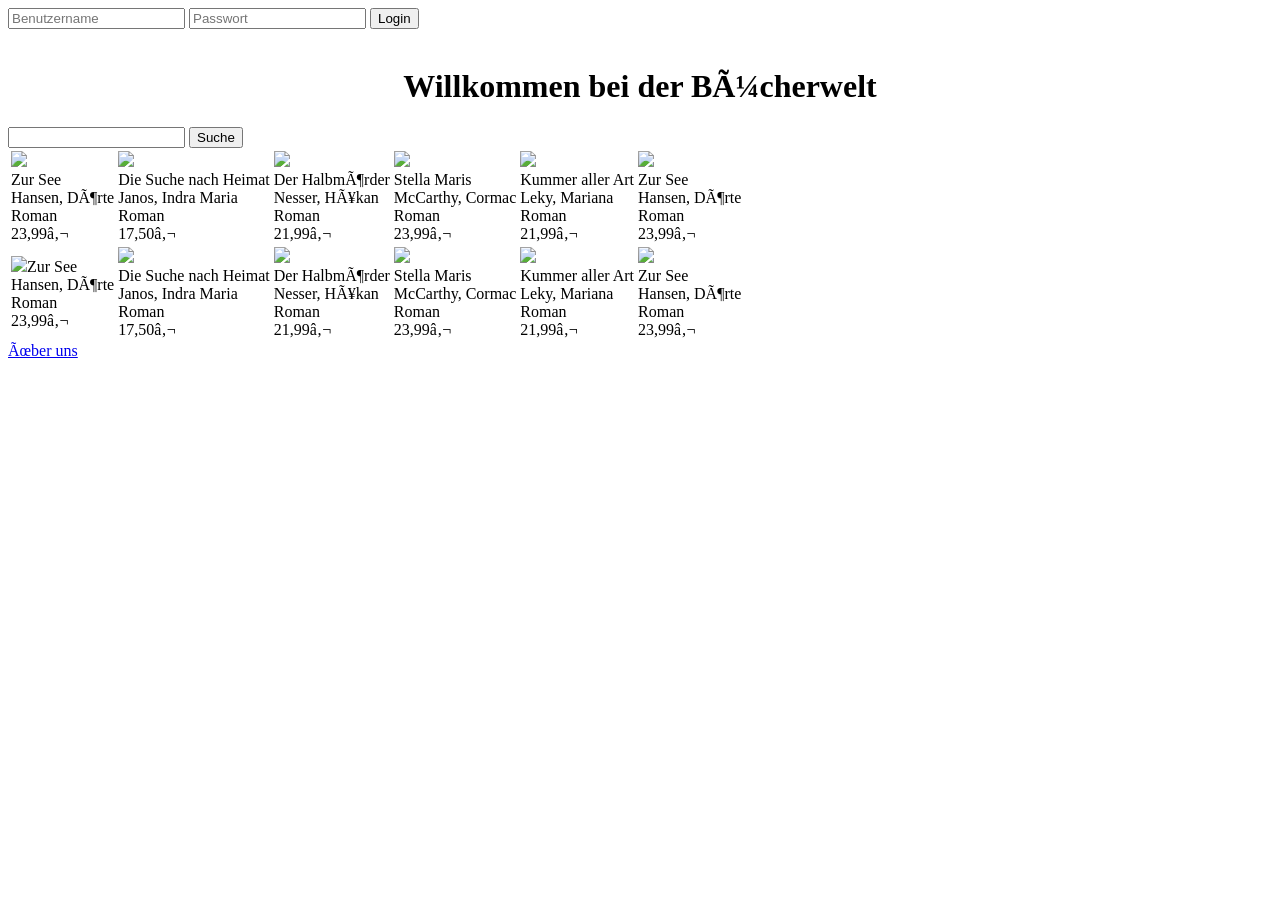
==== SWE/index.html @ 64f07e55 "Snapshot import from /home/step2022team12" ====
<!DOCTYPE html>
<html>
	<head>
		<meta charset=utf-8">
		<title>Bücherwelt</title>
		<link href="css/style.css" rel="stylesheet" type="text/css" />
	</head>
	<body>
	<div class="login">
		<form>
			<input type=text name=n placeholder=Benutzername>
			<input type=text name=p placeholder=Passwort>
			<input type=submit value=Login>
		</form>		
	</div>
	<br>
    <div class="header">         
		<h1 align="center">Willkommen bei der Bücherwelt</h1>
	</div>
	<div class="search">
		<form>
			<input type=text name=s>
			<input type=submit value=Suche>
		</form>
	</div>
		<table>
			<tr>
				<td><img src="img/zur_see.jpg"><br>Zur See<br>Hansen, Dörte<br>Roman<br>23,99€</td>
				<td><img src="img/die_suche_nach_heimat.jpg"><br>Die Suche nach Heimat<br>Janos, Indra Maria<br>Roman<br>17,50€</td>
				<td><img src="img/der_halbmörder.jpg"><br>Der Halbmörder<br>Nesser, Håkan<br>Roman<br>21,99€</td>
				<td><img src="img/stella_maris.jpg"><br>Stella Maris<br>McCarthy, Cormac<br>Roman<br>23,99€</td>
				<td><img src="img/kummer_aller_art.jpg"><br>Kummer aller Art<br>Leky, Mariana<br>Roman<br>21,99€</td>
				<td><img src="img/zur_see.jpg"><br>Zur See<br>Hansen, Dörte<br>Roman<br>23,99€</td>
			</tr>
			<tr>
				<td><img src="img/zur_see.jpg">Zur See<br>Hansen, Dörte<br>Roman<br>23,99€</td>
				<td><img src="img/die_suche_nach_heimat.jpg"><br>Die Suche nach Heimat<br>Janos, Indra Maria<br>Roman<br>17,50€</td>
				<td><img src="img/der_halbmörder.jpg"><br>Der Halbmörder<br>Nesser, Håkan<br>Roman<br>21,99€</td>
				<td><img src="img/stella_maris.jpg"><br>Stella Maris<br>McCarthy, Cormac<br>Roman<br>23,99€</td>
				<td><img src="img/kummer_aller_art.jpg"><br>Kummer aller Art<br>Leky, Mariana<br>Roman<br>21,99€</td>
				<td><img src="img/zur_see.jpg"><br>Zur See<br>Hansen, Dörte<br>Roman<br>23,99€</td>
			</tr>
		</table>
    <div class="footer">         
		<a href="impressum.html">Über uns</a>
	</div>	
	</body>
</html>
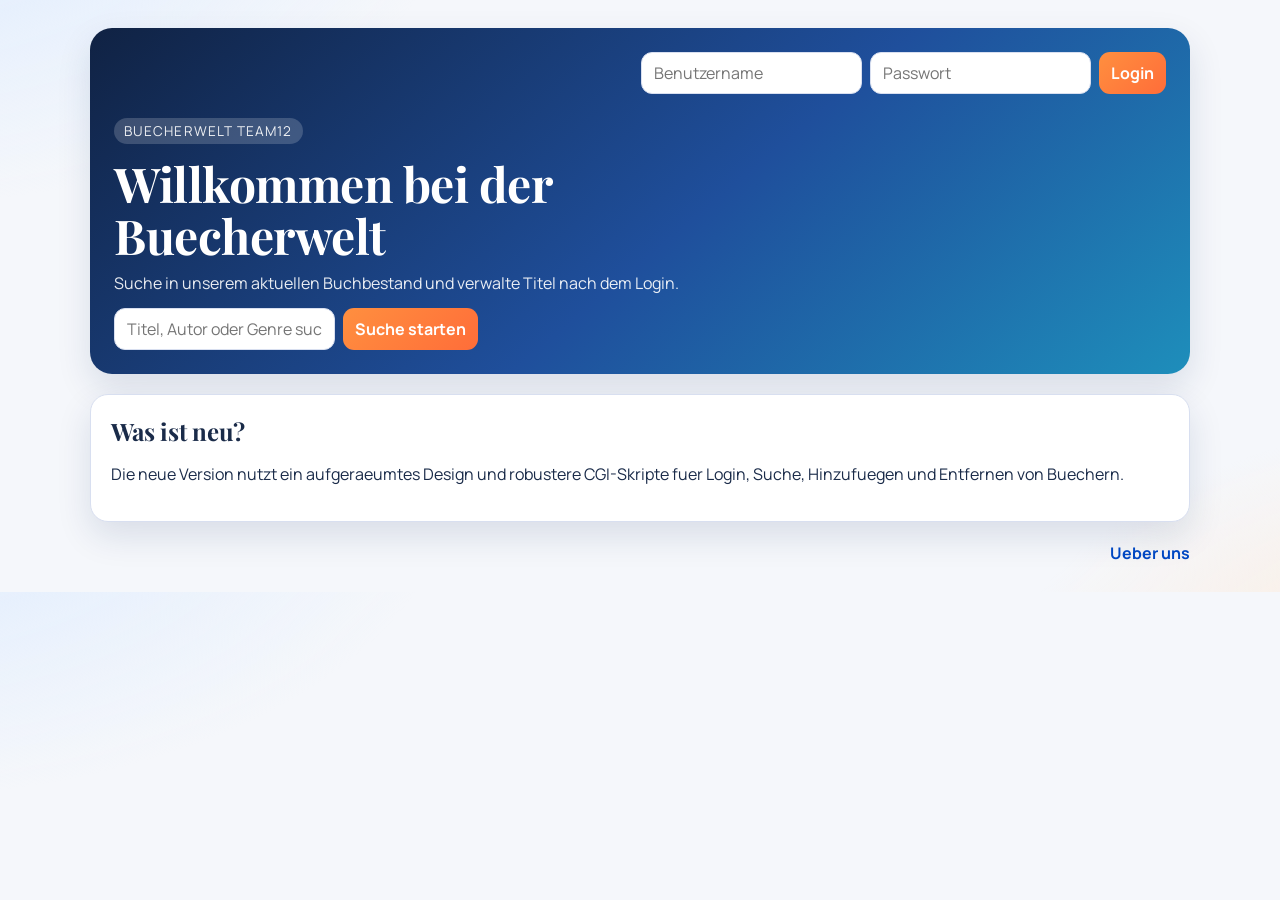
==== commit e90a4cd7: "Refactor and modernize SWE CGI app; remove legacy duplicate content" ====
--- a/SWE/index.html
+++ b/SWE/index.html
@@ -1,48 +1,44 @@
 <!DOCTYPE html>
-<html>
-	<head>
-		<meta charset=utf-8">
-		<title>Bücherwelt</title>
-		<link href="css/style.css" rel="stylesheet" type="text/css" />
-	</head>
-	<body>
-	<div class="login">
-		<form>
-			<input type=text name=n placeholder=Benutzername>
-			<input type=text name=p placeholder=Passwort>
-			<input type=submit value=Login>
-		</form>		
-	</div>
-	<br>
-    <div class="header">         
-		<h1 align="center">Willkommen bei der Bücherwelt</h1>
-	</div>
-	<div class="search">
-		<form>
-			<input type=text name=s>
-			<input type=submit value=Suche>
-		</form>
-	</div>
-		<table>
-			<tr>
-				<td><img src="img/zur_see.jpg"><br>Zur See<br>Hansen, Dörte<br>Roman<br>23,99€</td>
-				<td><img src="img/die_suche_nach_heimat.jpg"><br>Die Suche nach Heimat<br>Janos, Indra Maria<br>Roman<br>17,50€</td>
-				<td><img src="img/der_halbmörder.jpg"><br>Der Halbmörder<br>Nesser, Håkan<br>Roman<br>21,99€</td>
-				<td><img src="img/stella_maris.jpg"><br>Stella Maris<br>McCarthy, Cormac<br>Roman<br>23,99€</td>
-				<td><img src="img/kummer_aller_art.jpg"><br>Kummer aller Art<br>Leky, Mariana<br>Roman<br>21,99€</td>
-				<td><img src="img/zur_see.jpg"><br>Zur See<br>Hansen, Dörte<br>Roman<br>23,99€</td>
-			</tr>
-			<tr>
-				<td><img src="img/zur_see.jpg">Zur See<br>Hansen, Dörte<br>Roman<br>23,99€</td>
-				<td><img src="img/die_suche_nach_heimat.jpg"><br>Die Suche nach Heimat<br>Janos, Indra Maria<br>Roman<br>17,50€</td>
-				<td><img src="img/der_halbmörder.jpg"><br>Der Halbmörder<br>Nesser, Håkan<br>Roman<br>21,99€</td>
-				<td><img src="img/stella_maris.jpg"><br>Stella Maris<br>McCarthy, Cormac<br>Roman<br>23,99€</td>
-				<td><img src="img/kummer_aller_art.jpg"><br>Kummer aller Art<br>Leky, Mariana<br>Roman<br>21,99€</td>
-				<td><img src="img/zur_see.jpg"><br>Zur See<br>Hansen, Dörte<br>Roman<br>23,99€</td>
-			</tr>
-		</table>
-    <div class="footer">         
-		<a href="impressum.html">Über uns</a>
-	</div>	
-	</body>
+<html lang="de">
+  <head>
+    <meta charset="utf-8">
+    <meta name="viewport" content="width=device-width, initial-scale=1">
+    <title>Bücherwelt</title>
+    <link rel="preconnect" href="https://fonts.googleapis.com">
+    <link rel="preconnect" href="https://fonts.gstatic.com" crossorigin>
+    <link href="https://fonts.googleapis.com/css2?family=Manrope:wght@400;600;700;800&family=Playfair+Display:wght@600;700&display=swap" rel="stylesheet">
+    <link href="style.css" rel="stylesheet" type="text/css">
+  </head>
+  <body>
+    <header class="hero">
+      <div class="hero-topbar">
+        <form class="inline-form" action="login.sh" method="get">
+          <input type="text" name="n" placeholder="Benutzername" required>
+          <input type="password" name="p" placeholder="Passwort" required>
+          <button type="submit">Login</button>
+        </form>
+      </div>
+
+      <div class="hero-content">
+        <p class="eyebrow">Buecherwelt Team12</p>
+        <h1>Willkommen bei der Buecherwelt</h1>
+        <p>Suche in unserem aktuellen Buchbestand und verwalte Titel nach dem Login.</p>
+        <form class="search-form" action="Bücherwelt.sh" method="get">
+          <input type="text" name="s" placeholder="Titel, Autor oder Genre suchen ...">
+          <button type="submit">Suche starten</button>
+        </form>
+      </div>
+    </header>
+
+    <main class="content-shell">
+      <section class="info-card">
+        <h2>Was ist neu?</h2>
+        <p>Die neue Version nutzt ein aufgeraeumtes Design und robustere CGI-Skripte fuer Login, Suche, Hinzufuegen und Entfernen von Buechern.</p>
+      </section>
+    </main>
+
+    <footer class="footer">
+      <a href="impressum.html">Ueber uns</a>
+    </footer>
+  </body>
 </html>
--- a/SWE/style.css
+++ b/SWE/style.css
@@ -0,0 +1,229 @@
+:root {
+	--bg: #f5f7fb;
+	--surface: #ffffff;
+	--text: #1a2b49;
+	--muted: #64708d;
+	--line: #d8dff0;
+	--primary: #1769ff;
+	--primary-strong: #0047c2;
+	--accent: #ff8f3f;
+	--shadow: 0 14px 35px rgba(20, 45, 90, 0.12);
+}
+
+* {
+	box-sizing: border-box;
+}
+
+body {
+	margin: 0;
+	font-family: "Manrope", "Segoe UI", sans-serif;
+	color: var(--text);
+	background:
+		radial-gradient(900px 500px at -10% -20%, #dcebff 0%, rgba(220, 235, 255, 0) 65%),
+		radial-gradient(900px 500px at 120% 120%, #ffe8d3 0%, rgba(255, 232, 211, 0) 60%),
+		var(--bg);
+}
+
+.hero {
+	width: min(1100px, 94%);
+	margin: 28px auto 0;
+	padding: 24px;
+	border-radius: 22px;
+	background: linear-gradient(140deg, #102243 0%, #1f4f9c 55%, #1e8ebb 100%);
+	color: #fff;
+	box-shadow: var(--shadow);
+}
+
+.hero-topbar {
+	display: flex;
+	justify-content: flex-end;
+}
+
+.inline-form {
+	display: flex;
+	gap: 8px;
+	flex-wrap: wrap;
+}
+
+.hero-content {
+	margin-top: 24px;
+	max-width: 700px;
+}
+
+.eyebrow {
+	display: inline-block;
+	margin: 0 0 8px;
+	padding: 4px 10px;
+	border-radius: 999px;
+	background: rgba(255, 255, 255, 0.18);
+	font-size: 0.85rem;
+	letter-spacing: 0.08em;
+	text-transform: uppercase;
+}
+
+h1,
+h2 {
+	margin: 0 0 10px;
+	font-family: "Playfair Display", serif;
+	letter-spacing: -0.01em;
+}
+
+.hero h1 {
+	font-size: clamp(2rem, 4vw, 3rem);
+	line-height: 1.08;
+}
+
+.hero p {
+	margin: 0 0 14px;
+	color: rgba(255, 255, 255, 0.9);
+}
+
+.search-form {
+	display: flex;
+	gap: 8px;
+	flex-wrap: wrap;
+}
+
+input[type="text"],
+input[type="password"],
+button {
+	min-height: 42px;
+	border-radius: 11px;
+	border: 1px solid var(--line);
+	padding: 9px 12px;
+	font: inherit;
+}
+
+input[type="text"],
+input[type="password"] {
+	background: #fff;
+	color: #203153;
+}
+
+button {
+	border: 0;
+	color: #fff;
+	font-weight: 700;
+	background: linear-gradient(135deg, var(--accent) 0%, #ff6d39 100%);
+	cursor: pointer;
+}
+
+button:hover {
+	filter: brightness(1.03);
+}
+
+.content-shell {
+	width: min(1100px, 94%);
+	margin: 20px auto;
+}
+
+.info-card {
+	background: var(--surface);
+	border: 1px solid var(--line);
+	border-radius: 18px;
+	padding: 20px;
+	box-shadow: var(--shadow);
+}
+
+.team-list {
+	margin: 0;
+	padding-left: 20px;
+}
+
+.team-list li {
+	margin-bottom: 6px;
+}
+
+a {
+	color: var(--primary-strong);
+	font-weight: 700;
+	text-decoration: none;
+}
+
+a:hover {
+	text-decoration: underline;
+}
+
+.footer {
+	width: min(1100px, 94%);
+	margin: 0 auto 28px;
+	text-align: right;
+}
+
+/* Dynamic catalog styles used by Buecherwelt.sh */
+.catalog-shell {
+	width: min(1100px, 94%);
+	margin: 24px auto;
+}
+
+.catalog-grid {
+	display: grid;
+	grid-template-columns: repeat(auto-fill, minmax(220px, 1fr));
+	gap: 12px;
+}
+
+.book-card {
+	background: #fff;
+	border: 1px solid var(--line);
+	border-radius: 14px;
+	padding: 14px;
+	box-shadow: 0 8px 18px rgba(17, 42, 83, 0.08);
+}
+
+.book-title {
+	margin: 0 0 8px;
+	font-weight: 800;
+	color: #1d325b;
+}
+
+.book-meta {
+	margin: 0;
+	color: var(--muted);
+	font-size: 0.92rem;
+}
+
+.admin-panel {
+	width: min(1100px, 94%);
+	margin: 22px auto;
+	background: #fff;
+	border: 1px solid var(--line);
+	border-radius: 18px;
+	padding: 18px;
+	box-shadow: var(--shadow);
+}
+
+.msg-ok {
+	color: #0c7a48;
+	font-weight: 700;
+}
+
+.msg-error {
+	color: #a32135;
+	font-weight: 700;
+}
+
+@media (max-width: 768px) {
+	.hero {
+		padding: 16px;
+	}
+
+	.hero-topbar {
+		justify-content: flex-start;
+	}
+
+	.inline-form,
+	.search-form {
+		width: 100%;
+	}
+
+	.inline-form input,
+	.inline-form button,
+	.search-form input,
+	.search-form button {
+		width: 100%;
+	}
+
+	.footer {
+		text-align: left;
+	}
+}
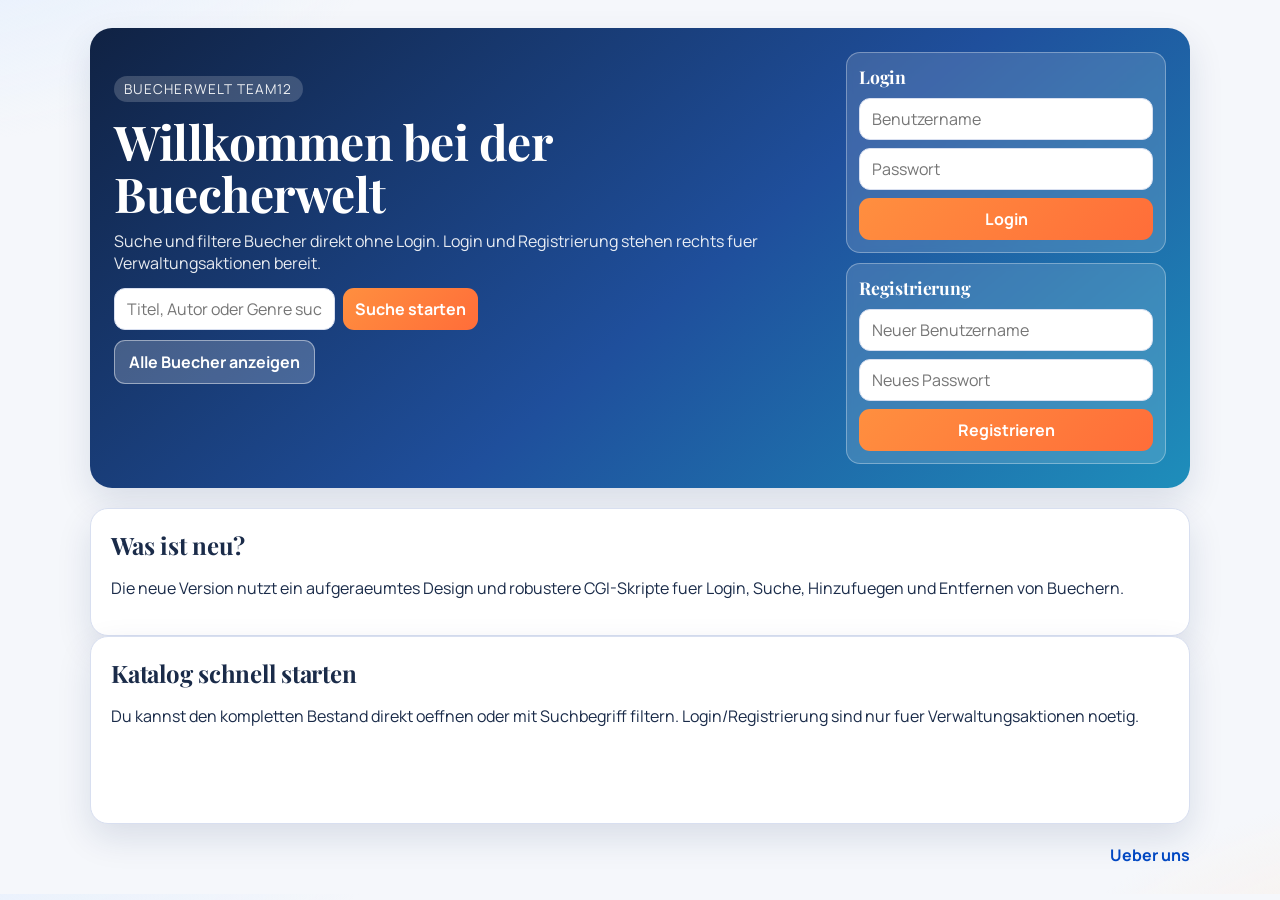
==== commit 06085be2: "Finalize books UX: open catalog flow, side auth panel, registration, and stable catalog route" ====
--- a/SWE/index.html
+++ b/SWE/index.html
@@ -11,22 +11,39 @@
   </head>
   <body>
     <header class="hero">
-      <div class="hero-topbar">
-        <form class="inline-form" action="login.sh" method="get">
-          <input type="text" name="n" placeholder="Benutzername" required>
-          <input type="password" name="p" placeholder="Passwort" required>
-          <button type="submit">Login</button>
-        </form>
-      </div>
-
+      <div class="hero-layout">
       <div class="hero-content">
         <p class="eyebrow">Buecherwelt Team12</p>
         <h1>Willkommen bei der Buecherwelt</h1>
-        <p>Suche in unserem aktuellen Buchbestand und verwalte Titel nach dem Login.</p>
-        <form class="search-form" action="Bücherwelt.sh" method="get">
+        <p>Suche und filtere Buecher direkt ohne Login. Login und Registrierung stehen rechts fuer Verwaltungsaktionen bereit.</p>
+        <form class="search-form" action="buecherwelt.sh" method="get">
           <input type="text" name="s" placeholder="Titel, Autor oder Genre suchen ...">
           <button type="submit">Suche starten</button>
         </form>
+        <div class="catalog-actions">
+          <a class="cta-link" href="buecherwelt.sh">Alle Buecher anzeigen</a>
+        </div>
+      </div>
+
+      <aside class="auth-panel">
+        <section class="auth-card">
+          <h2>Login</h2>
+          <form class="auth-form" action="login.sh" method="get">
+            <input type="text" name="n" placeholder="Benutzername" required>
+            <input type="password" name="p" placeholder="Passwort" required>
+            <button type="submit">Login</button>
+          </form>
+        </section>
+
+        <section class="auth-card">
+          <h2>Registrierung</h2>
+          <form class="auth-form" action="register.sh" method="get">
+            <input type="text" name="rn" placeholder="Neuer Benutzername" required>
+            <input type="password" name="rp" placeholder="Neues Passwort" required>
+            <button type="submit">Registrieren</button>
+          </form>
+        </section>
+      </aside>
       </div>
     </header>
 
@@ -35,6 +52,12 @@
         <h2>Was ist neu?</h2>
         <p>Die neue Version nutzt ein aufgeraeumtes Design und robustere CGI-Skripte fuer Login, Suche, Hinzufuegen und Entfernen von Buechern.</p>
       </section>
+
+      <section class="info-card">
+        <h2>Katalog schnell starten</h2>
+        <p>Du kannst den kompletten Bestand direkt oeffnen oder mit Suchbegriff filtern. Login/Registrierung sind nur fuer Verwaltungsaktionen noetig.</p>
+        <p><a class="cta-link" href="buecherwelt.sh">Zum kompletten Buchkatalog</a></p>
+      </section>
     </main>
 
     <footer class="footer">
--- a/SWE/style.css
+++ b/SWE/style.css
@@ -34,15 +34,11 @@
 	box-shadow: var(--shadow);
 }
 
-.hero-topbar {
-	display: flex;
-	justify-content: flex-end;
-}
-
-.inline-form {
-	display: flex;
-	gap: 8px;
-	flex-wrap: wrap;
+.hero-layout {
+	display: grid;
+	grid-template-columns: minmax(0, 1fr) 320px;
+	gap: 18px;
+	align-items: start;
 }
 
 .hero-content {
@@ -84,6 +80,50 @@
 	flex-wrap: wrap;
 }
 
+.catalog-actions {
+	margin-top: 10px;
+}
+
+.cta-link {
+	display: inline-block;
+	padding: 10px 14px;
+	border-radius: 11px;
+	background: rgba(255, 255, 255, 0.2);
+	color: #fff;
+	border: 1px solid rgba(255, 255, 255, 0.45);
+	text-decoration: none;
+	font-weight: 700;
+}
+
+.cta-link:hover {
+	text-decoration: none;
+	background: rgba(255, 255, 255, 0.28);
+}
+
+.auth-panel {
+	display: grid;
+	gap: 10px;
+}
+
+.auth-card {
+	background: rgba(255, 255, 255, 0.14);
+	border: 1px solid rgba(255, 255, 255, 0.32);
+	border-radius: 14px;
+	padding: 12px;
+	backdrop-filter: blur(3px);
+}
+
+.auth-card h2 {
+	margin: 0 0 10px;
+	font-size: 1.1rem;
+	color: #fff;
+}
+
+.auth-form {
+	display: grid;
+	gap: 8px;
+}
+
 input[type="text"],
 input[type="password"],
 button {
@@ -207,17 +247,17 @@
 		padding: 16px;
 	}
 
-	.hero-topbar {
-		justify-content: flex-start;
-	}
-
-	.inline-form,
+	.hero-layout {
+		grid-template-columns: 1fr;
+	}
+
+	.auth-form,
 	.search-form {
 		width: 100%;
 	}
 
-	.inline-form input,
-	.inline-form button,
+	.auth-form input,
+	.auth-form button,
 	.search-form input,
 	.search-form button {
 		width: 100%;
